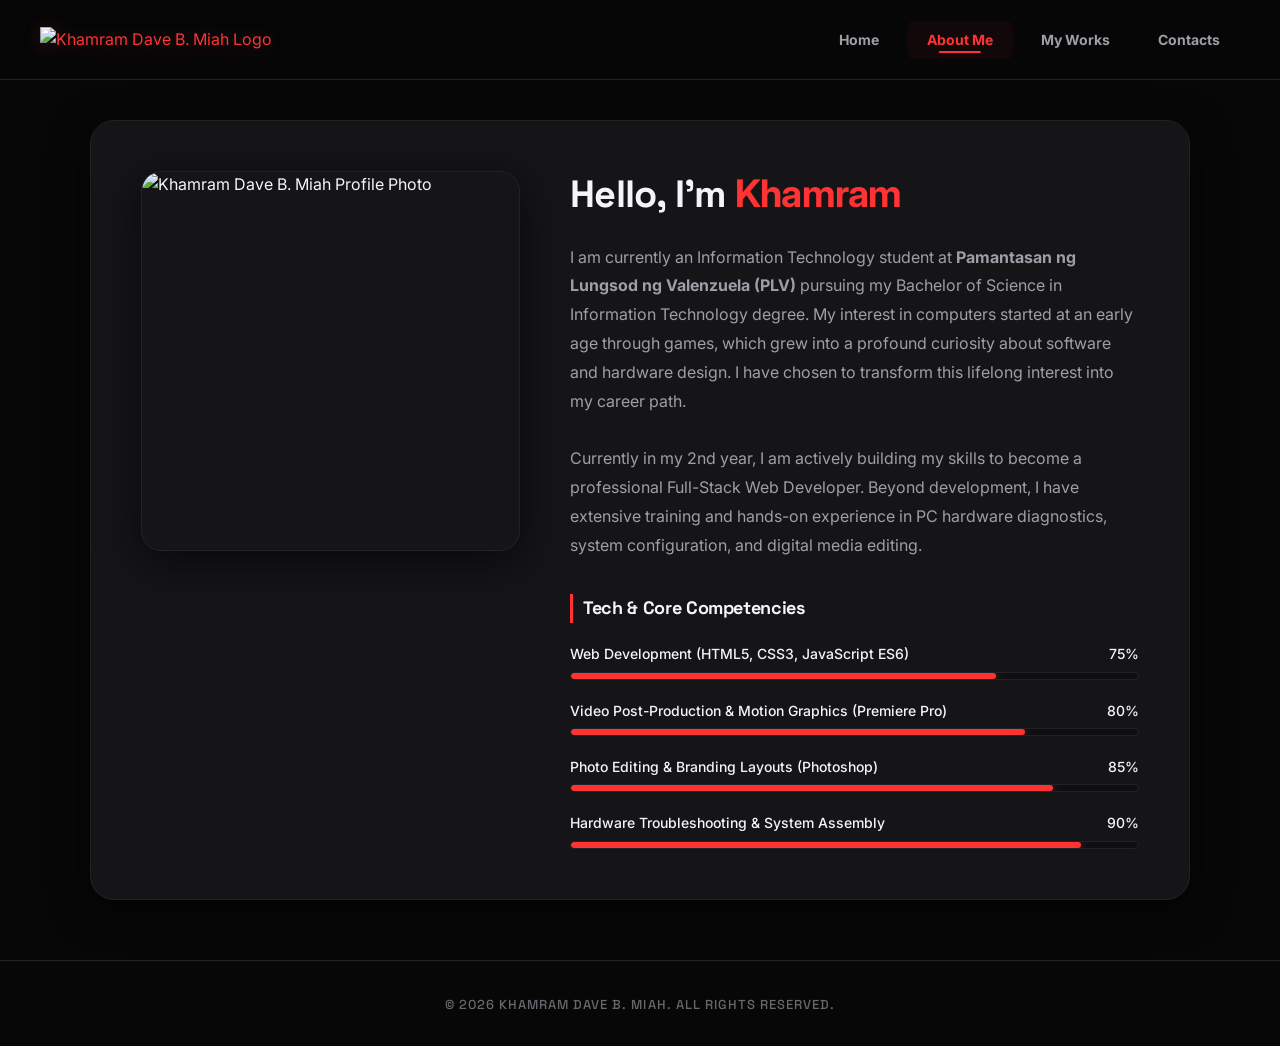
==== about_me.html @ 4546b1fa "Add files via upload" ====
<!DOCTYPE html>
<html lang="en">
    <head>
        <meta charset="utf-8">
        <meta name="viewport" content="width=device-width, initial-scale=1.0">
        <meta name="description" content="About Khamram Dave B. Miah - Student at Pamantasan ng Lungsod ng Valenzuela. Learn more about his skills and education background in IT.">
        <title>About Me | Khamram Dave B. Miah</title>
        <link rel="icon" type="image/x-icon" href="materials/logo.png">
        <link rel="stylesheet" href="style.css">
    </head>
    <body>
        <!-- Header / Navigation -->
        <header class="nav-bar">
            <div class="logo-container">
                <a href="index.html">
                    <img id="logo2" src="materials/logo.png" alt="Khamram Dave B. Miah Logo">
                </a>
            </div>
            <div class="button-container1"> 
                <a href="index.html">
                    <button class="button2" id="navHome"><b>Home</b></button>
                </a>
                <a href="about_me.html">
                    <button class="button2 active" id="navAbout"><b>About Me</b></button>
                </a>
                <a href="myWorks.html">
                    <button class="button2" id="navWorks"><b>My Works</b></button>
                </a>
                <a href="contacts.html">
                    <button class="button2" id="navContacts"><b>Contacts</b></button>
                </a>
            </div>
        </header>

        <!-- About Me Section -->
        <main class="card-about">
            <div class="card2">
                <div class="profile2">
                    <img src="materials/profile2.jpg" alt="Khamram Dave B. Miah Profile Photo">
                </div>
                
                <div class="about-details">
                    <h1 id="p2">Hello, I'm <span>Khamram</span></h1>
                    
                    <p id="p3">
                        I am currently an Information Technology student at <strong>Pamantasan ng Lungsod ng Valenzuela (PLV)</strong> pursuing my Bachelor of Science in Information Technology degree. 
                        My interest in computers started at an early age through games, which grew into a profound curiosity about software and hardware design. I have chosen to transform this lifelong interest into my career path.
                        <br><br>
                        Currently in my 2nd year, I am actively building my skills to become a professional Full-Stack Web Developer. Beyond development, I have extensive training and hands-on experience in PC hardware diagnostics, system configuration, and digital media editing.
                    </p>
                    
                    <div class="skills-section">
                        <h4>Tech & Core Competencies</h4>
                        
                        <div class="skill-bar-container">
                            <div class="skill-info">
                                <span>Web Development (HTML5, CSS3, JavaScript ES6)</span>
                                <span>75%</span>
                            </div>
                            <div class="skill-bar">
                                <div class="skill-progress" style="width: 0%;" data-progress="75%"></div>
                            </div>
                        </div>
                        
                        <div class="skill-bar-container">
                            <div class="skill-info">
                                <span>Video Post-Production & Motion Graphics (Premiere Pro)</span>
                                <span>80%</span>
                            </div>
                            <div class="skill-bar">
                                <div class="skill-progress" style="width: 0%;" data-progress="80%"></div>
                            </div>
                        </div>
                        
                        <div class="skill-bar-container">
                            <div class="skill-info">
                                <span>Photo Editing & Branding Layouts (Photoshop)</span>
                                <span>85%</span>
                            </div>
                            <div class="skill-bar">
                                <div class="skill-progress" style="width: 0%;" data-progress="85%"></div>
                            </div>
                        </div>

                        <div class="skill-bar-container">
                            <div class="skill-info">
                                <span>Hardware Troubleshooting & System Assembly</span>
                                <span>90%</span>
                            </div>
                            <div class="skill-bar">
                                <div class="skill-progress" style="width: 0%;" data-progress="90%"></div>
                            </div>
                        </div>
                    </div>
                </div>
            </div>
        </main>

        <!-- Footer -->
        <footer>
            <b>© 2026 KHAMRAM DAVE B. MIAH. ALL RIGHTS RESERVED.</b>
        </footer>
        <script src="script.js"></script>
    </body>
</html>
---- style.css ----
@import url('https://fonts.googleapis.com/css2?family=Inter:wght@300;400;500;600;700&family=Space+Grotesk:wght@400;500;600;700&display=swap');

:root {
    --bg-primary: #070708;
    --bg-secondary: #0f0f12;
    --bg-card: #151518;
    --accent: #ff3333;
    --accent-hover: #cc1111;
    --accent-glow: rgba(255, 51, 51, 0.15);
    --accent-glow-strong: rgba(255, 51, 51, 0.4);
    --text-primary: #f5f5f7;
    --text-secondary: #9e9ea7;
    --text-muted: #68686e;
    --border: #222226;
    --border-hover: #33333a;
    --shadow-main: 0 10px 40px rgba(0, 0, 0, 0.6);
    --font-heading: 'Space Grotesk', sans-serif;
    --font-body: 'Inter', sans-serif;
    --transition: all 0.4s cubic-bezier(0.16, 1, 0.3, 1);
}

/* Global Reset & Base Styling */
* {
    margin: 0;
    padding: 0;
    box-sizing: border-box;
    font-family: var(--font-body);
    transition: background-color 0.3s ease, border-color 0.3s ease, transform 0.3s cubic-bezier(0.16, 1, 0.3, 1), box-shadow 0.3s ease;
}

html {
    scroll-behavior: smooth;
    background-color: var(--bg-primary);
    color: var(--text-primary);
}

body {
    background-color: var(--bg-primary);
    min-height: 100vh;
    line-height: 1.6;
    display: flex;
    flex-direction: column;
}

/* Custom Scrollbar */
::-webkit-scrollbar {
    width: 8px;
    height: 8px;
}
::-webkit-scrollbar-track {
    background: var(--bg-primary);
}
::-webkit-scrollbar-thumb {
    background: #252528;
    border-radius: 4px;
}
::-webkit-scrollbar-thumb:hover {
    background: var(--accent);
}

/* Typography Extensions */
h1, h2, h3, h4, h5, h6 {
    font-family: var(--font-heading);
    font-weight: 700;
    color: var(--text-primary);
    letter-spacing: -0.02em;
}

p {
    color: var(--text-secondary);
    font-size: 15px;
    line-height: 1.7;
}

a {
    color: var(--accent);
    text-decoration: none;
    transition: var(--transition);
}

a:hover {
    color: var(--text-primary);
    text-shadow: 0 0 10px var(--accent-glow-strong);
}

/* Brand Logo Styling */
.logo-container {
    height: auto;
    display: flex;
    align-items: center;
}

#logo1, #logo2 {
    height: 40px;
    width: auto;
    object-fit: contain;
    filter: drop-shadow(0 2px 8px rgba(255, 51, 51, 0.2));
    transition: var(--transition);
}

#logo1:hover, #logo2:hover {
    transform: scale(1.05);
    filter: drop-shadow(0 4px 15px var(--accent-glow-strong));
}

/* Navigation Bar */
.nav-bar {
    position: fixed;
    top: 0;
    left: 0;
    width: 100%;
    height: 80px;
    background-color: rgba(7, 7, 8, 0.8);
    backdrop-filter: blur(16px);
    -webkit-backdrop-filter: blur(16px);
    display: flex;
    align-items: center;
    justify-content: space-between;
    padding: 0 40px;
    border-bottom: 1px solid var(--border);
    z-index: 1000;
}

.button-container1 {
    display: flex;
    gap: 8px;
    align-items: center;
}

.button2 {
    font-family: var(--font-heading);
    font-size: 14px;
    font-weight: 500;
    background-color: transparent;
    color: var(--text-secondary);
    padding: 10px 20px;
    border: none;
    border-radius: 8px;
    cursor: pointer;
    position: relative;
    transition: var(--transition);
}

.button2:hover, .button2.active {
    color: var(--accent);
    background-color: rgba(255, 51, 51, 0.05);
}

.button2::after {
    content: "";
    position: absolute;
    bottom: 6px;
    left: 50%;
    transform: translateX(-50%);
    width: 0;
    height: 2px;
    background-color: var(--accent);
    transition: var(--transition);
    border-radius: 2px;
}

.button2:hover::after, .button2.active::after {
    width: 40%;
}

/* Buttons Styling */
.button1 {
    font-family: var(--font-heading);
    font-size: 15px;
    font-weight: 600;
    background-color: var(--accent);
    color: #ffffff;
    padding: 12px 28px;
    border-radius: 8px;
    border: 1px solid transparent;
    cursor: pointer;
    box-shadow: 0 4px 15px var(--accent-glow);
    display: inline-flex;
    align-items: center;
    justify-content: center;
    gap: 8px;
    transition: var(--transition);
}

.button1:hover {
    background-color: var(--accent-hover);
    transform: translateY(-2px);
    box-shadow: 0 6px 20px rgba(255, 51, 51, 0.3);
}

.button1:active {
    transform: translateY(0);
}

/* Secondary Button Outline */
.button-ghost {
    background-color: transparent;
    color: var(--text-primary);
    border: 1px solid var(--border);
    box-shadow: none;
}

.button-ghost:hover {
    background-color: var(--bg-secondary);
    border-color: var(--accent);
    color: var(--accent);
    box-shadow: 0 4px 15px var(--accent-glow);
}

/* Homepage main layout: Hero split container */
.card-container {
    display: flex;
    justify-content: center;
    align-items: center;
    padding: 120px 40px 60px 40px;
    min-height: calc(100vh - 60px);
    width: 100%;
}

.card {
    width: 100%;
    max-width: 1100px;
    background-color: var(--bg-card);
    border: 1px solid var(--border);
    border-radius: 24px;
    box-shadow: var(--shadow-main);
    display: grid;
    grid-template-columns: 1.2fr 0.8fr;
    gap: 40px;
    padding: 50px;
    align-items: center;
    position: relative;
    overflow: hidden;
}

.card::before {
    content: '';
    position: absolute;
    top: -150px;
    right: -150px;
    width: 300px;
    height: 300px;
    background: radial-gradient(circle, var(--accent-glow-strong) 0%, transparent 70%);
    opacity: 0.3;
    pointer-events: none;
}

.card-intro-content {
    display: flex;
    flex-direction: column;
    gap: 20px;
}

.badge {
    background-color: rgba(255, 51, 51, 0.1);
    border: 1px solid rgba(255, 51, 51, 0.2);
    color: var(--accent);
    padding: 6px 14px;
    border-radius: 50px;
    font-size: 13px;
    font-weight: 600;
    align-self: flex-start;
    text-transform: uppercase;
    letter-spacing: 0.05em;
}

.card-intro-content h1 {
    font-size: clamp(32px, 5vw, 48px);
    line-height: 1.1;
}

.card-intro-content h1 span {
    color: var(--accent);
    position: relative;
}

.card-intro-content h2 {
    font-size: 20px;
    font-weight: 500;
    color: var(--text-secondary);
}

.profile {
    display: flex;
    justify-content: center;
    align-items: center;
}

.profile-frame {
    position: relative;
    width: 280px;
    height: 280px;
    border-radius: 20px;
    padding: 8px;
    background: linear-gradient(135deg, var(--border) 0%, var(--accent) 100%);
    box-shadow: 0 8px 30px rgba(0, 0, 0, 0.4);
}

.profile img {
    width: 100%;
    height: 100%;
    object-fit: cover;
    border-radius: 14px;
    background-color: var(--bg-secondary);
    display: block;
}

.button-container {
    display: flex;
    gap: 15px;
    margin-top: 10px;
    flex-wrap: wrap;
}

.text-card {
    background-color: var(--bg-secondary);
    border: 1px solid var(--border);
    border-radius: 16px;
    padding: 24px;
    margin-top: 10px;
}

.text-card p {
    font-size: 15px;
    color: var(--text-secondary);
}

.skills-preview {
    display: flex;
    gap: 8px;
    flex-wrap: wrap;
    margin-top: 10px;
}

.skill-tag {
    background-color: #1a1a1f;
    border: 1px solid var(--border);
    color: var(--text-secondary);
    padding: 5px 12px;
    border-radius: 6px;
    font-size: 12px;
    font-weight: 500;
}

.skill-tag:hover {
    border-color: var(--accent);
    color: var(--text-primary);
    background-color: rgba(255, 51, 51, 0.05);
}

/* About Me & Contacts page card system */
.card-about {
    display: flex;
    justify-content: center;
    align-items: center;
    padding: 120px 40px 60px 40px;
    width: 100%;
    flex-grow: 1;
}

.card2 {
    width: 100%;
    max-width: 1100px;
    background-color: var(--bg-card);
    border: 1px solid var(--border);
    border-radius: 24px;
    box-shadow: var(--shadow-main);
    padding: 50px;
    display: grid;
    grid-template-columns: 0.8fr 1.2fr;
    gap: 50px;
    align-items: flex-start;
}

.profile2, .profile3 {
    width: 100%;
    display: flex;
    justify-content: center;
}

.profile2 img, .profile3 img {
    width: 100%;
    max-width: 380px;
    height: 380px;
    object-fit: cover;
    border-radius: 20px;
    border: 1px solid var(--border);
    box-shadow: var(--shadow-main);
}

.about-details {
    display: flex;
    flex-direction: column;
    gap: 25px;
}

#p2 {
    font-size: 38px;
    font-weight: 700;
    line-height: 1.2;
}

#p2 span {
    color: var(--accent);
}

#p3 {
    font-size: 16px;
    line-height: 1.8;
    color: var(--text-secondary);
}

/* Skills list with bar meters */
.skills-section {
    display: flex;
    flex-direction: column;
    gap: 20px;
    margin-top: 10px;
}

.skills-section h4 {
    font-family: var(--font-heading);
    font-size: 18px;
    border-left: 3px solid var(--accent);
    padding-left: 10px;
}

.skill-bar-container {
    display: flex;
    flex-direction: column;
    gap: 6px;
}

.skill-info {
    display: flex;
    justify-content: space-between;
    font-size: 14px;
    font-weight: 500;
    color: var(--text-primary);
}

.skill-bar {
    width: 100%;
    height: 8px;
    background-color: var(--bg-secondary);
    border-radius: 4px;
    overflow: hidden;
    position: relative;
    border: 1px solid var(--border);
}

.skill-progress {
    height: 100%;
    background-color: var(--accent);
    border-radius: 4px;
    width: 0%; /* Will animate in */
    box-shadow: 0 0 10px rgba(255, 51, 51, 0.5);
    transition: width 1.5s cubic-bezier(0.16, 1, 0.3, 1);
}

/* Contacts layout */
.contact-details {
    display: flex;
    flex-direction: column;
    gap: 25px;
    width: 100%;
}

#h3contacts {
    font-size: 36px;
    margin-bottom: 10px;
    border-left: 4px solid var(--accent);
    padding-left: 15px;
}

.contacts-grid {
    display: grid;
    grid-template-columns: 1fr;
    gap: 16px;
    width: 100%;
}

.contact-card {
    background-color: var(--bg-secondary);
    border: 1px solid var(--border);
    border-radius: 12px;
    padding: 20px;
    display: flex;
    align-items: center;
    gap: 20px;
    cursor: pointer;
    transition: var(--transition);
}

.contact-card:hover {
    border-color: var(--accent);
    transform: translateY(-2px);
    box-shadow: 0 8px 24px rgba(255, 51, 51, 0.05);
}

.contact-icon {
    width: 48px;
    height: 48px;
    background-color: rgba(255, 51, 51, 0.1);
    border-radius: 10px;
    display: flex;
    align-items: center;
    justify-content: center;
    color: var(--accent);
    font-weight: bold;
    font-size: 18px;
}

.contact-info {
    display: flex;
    flex-direction: column;
    gap: 4px;
}

.contact-label {
    font-size: 12px;
    color: var(--text-muted);
    text-transform: uppercase;
    letter-spacing: 0.05em;
}

.contact-value {
    font-size: 16px;
    font-weight: 600;
    color: var(--text-primary);
}

/* Contacts Interactive Mock Form */
.contact-form-container {
    background-color: var(--bg-secondary);
    border: 1px solid var(--border);
    border-radius: 16px;
    padding: 30px;
    display: flex;
    flex-direction: column;
    gap: 20px;
}

.contact-form-container h4 {
    font-size: 20px;
    margin-bottom: 5px;
}

.form-group {
    display: flex;
    flex-direction: column;
    gap: 8px;
}

.form-group label {
    font-size: 13px;
    font-weight: 500;
    color: var(--text-secondary);
}

.form-control {
    background-color: var(--bg-primary);
    border: 1px solid var(--border);
    border-radius: 8px;
    padding: 12px 16px;
    color: var(--text-primary);
    font-size: 14px;
    width: 100%;
    outline: none;
    transition: var(--transition);
}

.form-control:focus {
    border-color: var(--accent);
    box-shadow: 0 0 0 3px rgba(255, 51, 51, 0.15);
}

textarea.form-control {
    resize: vertical;
    min-height: 120px;
}

/* Works / Portfolio grid page layout */
.portfolio-header {
    text-align: center;
    padding: 120px 20px 20px 20px;
    max-width: 800px;
    margin: 0 auto;
}

.portfolio-header h1 {
    font-size: 42px;
    margin-bottom: 12px;
}

.portfolio-header h1 span {
    color: var(--accent);
}

/* Filtering Toolbar */
.filter-toolbar {
    display: flex;
    justify-content: center;
    gap: 10px;
    margin: 30px auto;
    flex-wrap: wrap;
    max-width: 800px;
    padding: 0 20px;
}

.filter-btn {
    font-family: var(--font-heading);
    font-size: 14px;
    font-weight: 600;
    background-color: var(--bg-card);
    border: 1px solid var(--border);
    color: var(--text-secondary);
    padding: 8px 18px;
    border-radius: 8px;
    cursor: pointer;
    transition: var(--transition);
}

.filter-btn:hover, .filter-btn.active {
    color: var(--text-primary);
    border-color: var(--accent);
    background-color: rgba(255, 51, 51, 0.05);
}

.container {
    max-width: 1200px;
    margin: 0 auto;
    padding: 0 40px 80px 40px;
    display: grid;
    grid-template-columns: repeat(auto-fill, minmax(340px, 1fr));
    gap: 30px;
}

/* Portfolio Card Design */
.item {
    background-color: var(--bg-card);
    border: 1px solid var(--border);
    border-radius: 20px;
    overflow: hidden;
    display: flex;
    flex-direction: column;
    height: 100%;
    position: relative;
}

.item:hover {
    border-color: var(--accent);
    transform: translateY(-5px);
    box-shadow: var(--shadow-main);
}

.item-header {
    padding: 20px 24px;
    border-bottom: 1px solid var(--border);
    display: flex;
    justify-content: space-between;
    align-items: center;
}

.item-header h3 {
    font-size: 18px;
    margin: 0;
    overflow: hidden;
    text-overflow: ellipsis;
    white-space: nowrap;
}

.item-category {
    font-size: 11px;
    font-weight: 600;
    text-transform: uppercase;
    color: var(--accent);
    letter-spacing: 0.05em;
    background: rgba(255, 51, 51, 0.08);
    padding: 4px 10px;
    border-radius: 4px;
    border: 1px solid rgba(255, 51, 51, 0.15);
}

.media-container {
    position: relative;
    width: 100%;
    aspect-ratio: 16/10;
    background-color: var(--bg-primary);
    overflow: hidden;
}

.media-container img, .media-container video {
    width: 100%;
    height: 100%;
    object-fit: cover;
    display: block;
    cursor: pointer;
    transition: transform 0.5s ease;
}

.media-container:hover img, .media-container:hover video {
    transform: scale(1.05);
}

.item-body {
    padding: 20px 24px;
    display: flex;
    flex-direction: column;
    gap: 12px;
    flex-grow: 1;
}

.item-body p {
    font-size: 14px;
    color: var(--text-secondary);
    display: -webkit-box;
    -webkit-line-clamp: 3;
    -webkit-box-orient: vertical;
    overflow: hidden;
    text-overflow: ellipsis;
    margin: 0;
}

.item-tags {
    display: flex;
    gap: 6px;
    flex-wrap: wrap;
    margin-top: auto;
}

.item-tag {
    font-size: 11px;
    background-color: var(--bg-secondary);
    border: 1px solid var(--border);
    color: var(--text-muted);
    padding: 3px 8px;
    border-radius: 4px;
}

/* Play Indicator Overlay for Videos */
.video-wrapper {
    position: relative;
    width: 100%;
    height: 100%;
}

.video-play-hint {
    position: absolute;
    top: 15px;
    right: 15px;
    background: rgba(0, 0, 0, 0.7);
    border: 1px solid rgba(255, 255, 255, 0.1);
    color: var(--accent);
    font-size: 11px;
    font-weight: bold;
    padding: 4px 8px;
    border-radius: 4px;
    pointer-events: none;
    z-index: 5;
    text-transform: uppercase;
}

/* Demo Reels layout (Theater-like View) */
.demo-header {
    text-align: center;
    padding: 120px 20px 20px 20px;
    max-width: 800px;
    margin: 0 auto;
}

.demo-header h1 {
    font-size: 42px;
    margin-bottom: 12px;
}

.demo-header h1 span {
    color: var(--accent);
}

.demo-container {
    max-width: 1100px;
    width: 90%;
    aspect-ratio: 16/9;
    margin: 30px auto 60px auto;
    background-color: var(--bg-card);
    border: 1px solid var(--border);
    border-radius: 20px;
    overflow: hidden;
    box-shadow: 0 20px 50px rgba(0, 0, 0, 0.8), 0 0 40px rgba(255, 51, 51, 0.05);
    display: flex;
    justify-content: center;
    align-items: center;
}

.demo-container video {
    width: 100%;
    height: 100%;
    object-fit: contain;
}

/* Fullscreen overlay lightbox for zoomed images */
.fullscreen-overlay {
    position: fixed;
    top: 0;
    left: 0;
    width: 100%;
    height: 100%;
    background-color: rgba(5, 5, 6, 0.95);
    backdrop-filter: blur(20px);
    display: none;
    justify-content: center;
    align-items: center;
    z-index: 9999;
}

.fullscreen-overlay.active {
    display: flex;
}

.fullscreen-image {
    max-width: 85%;
    max-height: 85vh;
    object-fit: contain;
    border-radius: 12px;
    box-shadow: 0 10px 50px rgba(0, 0, 0, 0.8), 0 0 30px rgba(255, 51, 51, 0.1);
    border: 1px solid var(--border);
}

.close-button {
    position: absolute;
    top: 30px;
    right: 30px;
    background: rgba(255, 255, 255, 0.05);
    border: 1px solid rgba(255, 255, 255, 0.1);
    color: var(--text-primary);
    width: 50px;
    height: 50px;
    border-radius: 50%;
    font-size: 28px;
    cursor: pointer;
    display: flex;
    align-items: center;
    justify-content: center;
    transition: var(--transition);
}

.close-button:hover {
    background-color: var(--accent);
    color: white;
    transform: rotate(90deg);
}

/* Footer Section */
footer {
    border-top: 1px solid var(--border);
    padding: 30px 40px;
    text-align: center;
    background-color: var(--bg-primary);
    width: 100%;
    margin-top: auto;
}

footer b {
    font-family: var(--font-heading);
    font-size: 13px;
    letter-spacing: 0.08em;
    font-weight: 500;
    color: var(--text-muted);
}

/* Responsive Grid and Breakpoints */

/* Tablets and small desktops */
@media (max-width: 1024px) {
    .nav-bar {
        padding: 0 24px;
    }
    
    .card-container {
        padding: 100px 24px 40px 24px;
    }

    .card {
        grid-template-columns: 1fr;
        gap: 30px;
        padding: 40px;
    }

    .profile {
        order: -1;
    }

    .card2 {
        grid-template-columns: 1fr;
        gap: 30px;
        padding: 40px;
    }

    .profile2 img, .profile3 img {
        height: auto;
        aspect-ratio: 1/1;
        max-width: 320px;
    }
    
    .container {
        padding: 0 24px 60px 24px;
        grid-template-columns: repeat(auto-fill, minmax(280px, 1fr));
    }
}

/* Mobile Devices */
@media (max-width: 768px) {
    .nav-bar {
        height: auto;
        min-height: 80px;
        flex-direction: column;
        justify-content: center;
        gap: 15px;
        padding: 15px 20px;
        position: relative; /* flow layout for nav on small screens */
    }

    .card-container {
        padding: 30px 16px 40px 16px;
        min-height: auto;
    }

    .card {
        padding: 24px;
        border-radius: 16px;
    }

    .card-intro-content {
        text-align: center;
        align-items: center;
    }

    .badge {
        align-self: center;
    }

    .profile-frame {
        width: 220px;
        height: 220px;
    }

    .button-container {
        justify-content: center;
        width: 100%;
    }

    .button1 {
        width: 100%;
        padding: 12px 20px;
    }

    /* About & Contacts Mobile */
    .card-about {
        padding: 30px 16px 40px 16px;
    }

    .card2 {
        padding: 24px;
        border-radius: 16px;
        gap: 25px;
    }

    #p2 {
        font-size: 28px;
        text-align: center;
    }

    #p3 {
        text-align: justify;
    }

    .profile2 img, .profile3 img {
        max-width: 240px;
    }

    #h3contacts {
        font-size: 28px;
        text-align: center;
    }

    /* Works page filter scroll */
    .filter-toolbar {
        justify-content: flex-start;
        overflow-x: auto;
        white-space: nowrap;
        padding: 10px 20px;
        gap: 8px;
        -webkit-overflow-scrolling: touch;
    }
    
    .filter-toolbar::-webkit-scrollbar {
        display: none; /* Hide scrollbar for toolbar */
    }

    .filter-btn {
        padding: 6px 14px;
        font-size: 13px;
    }

    .container {
        padding: 0 16px 40px 16px;
        gap: 20px;
        grid-template-columns: 1fr;
    }

    .demo-container {
        width: 100%;
        border-radius: 12px;
        margin-bottom: 40px;
    }

    footer {
        padding: 20px;
    }

    .close-button {
        top: 20px;
        right: 20px;
        width: 40px;
        height: 40px;
        font-size: 22px;
    }
}
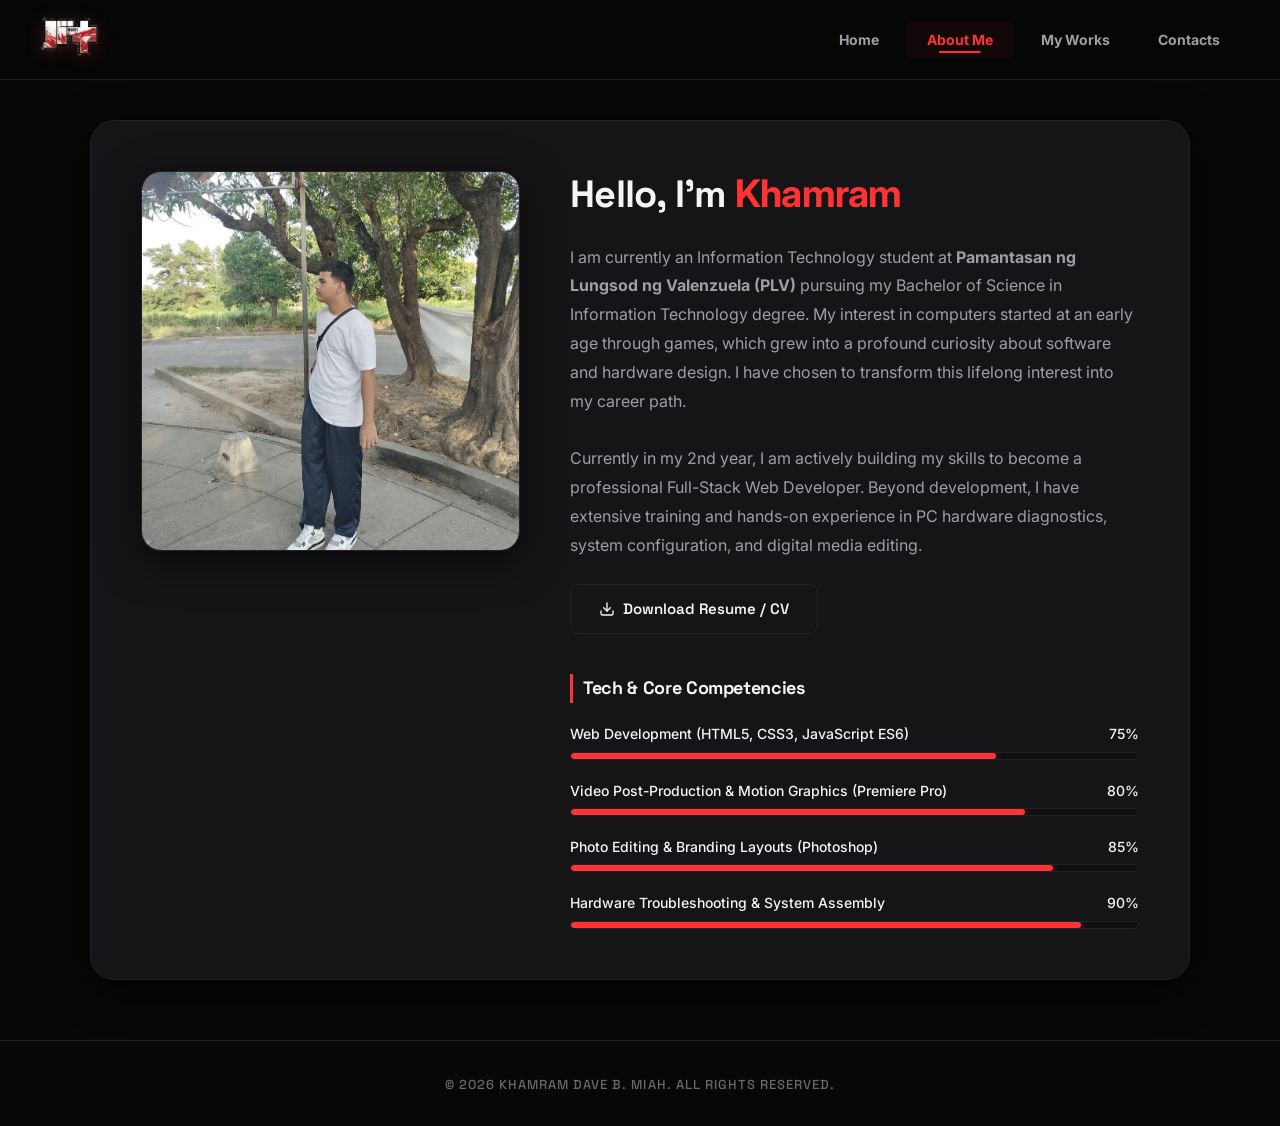
==== commit f656ad10: "style: optimize drawer menu active state, disable mobile sticky hover, add download resume button" ====
--- a/about_me.html
+++ b/about_me.html
@@ -48,6 +48,11 @@
                         <br><br>
                         Currently in my 2nd year, I am actively building my skills to become a professional Full-Stack Web Developer. Beyond development, I have extensive training and hands-on experience in PC hardware diagnostics, system configuration, and digital media editing.
                     </p>
+                    
+                    <a href="materials/Miah_MoodBoard23.pdf" target="_blank" download class="button1 button-ghost btn-resume" style="align-self: flex-start; display: inline-flex; align-items: center; gap: 8px; text-decoration: none; margin-bottom: 5px;">
+                        <svg width="16" height="16" viewBox="0 0 24 24" fill="none" stroke="currentColor" stroke-width="2" stroke-linecap="round" stroke-linejoin="round" style="flex-shrink:0;"><path d="M21 15v4a2 2 0 0 1-2 2H5a2 2 0 0 1-2-2v-4"/><polyline points="7 10 12 15 17 10"/><line x1="12" y1="15" x2="12" y2="3"/></svg>
+                        Download Resume / CV
+                    </a>
                     
                     <div class="skills-section">
                         <h4>Tech & Core Competencies</h4>
--- a/style.css
+++ b/style.css
@@ -871,6 +871,32 @@
 
 /* Responsive Grid and Breakpoints */
 
+/* Global Mobile Navigation Controls */
+.hamburger-menu {
+    display: none;
+    flex-direction: column;
+    justify-content: space-between;
+    width: 24px;
+    height: 18px;
+    background: transparent;
+    border: none;
+    cursor: pointer;
+    padding: 0;
+    z-index: 1001;
+}
+
+.hamburger-menu span {
+    width: 100%;
+    height: 2px;
+    background-color: var(--text-primary);
+    border-radius: 2px;
+    transition: all 0.3s cubic-bezier(0.16, 1, 0.3, 1);
+}
+
+body.nav-menu-open {
+    overflow: hidden;
+}
+
 /* Tablets and small desktops */
 @media (max-width: 1024px) {
     .nav-bar {
@@ -878,7 +904,7 @@
     }
     
     .card-container {
-        padding: 100px 24px 40px 24px;
+        padding: 120px 24px 40px 24px;
     }
 
     .card {
@@ -912,28 +938,120 @@
 /* Mobile Devices */
 @media (max-width: 768px) {
     .nav-bar {
-        height: auto;
-        min-height: 80px;
+        height: 70px;
+        padding: 0 20px;
+        position: fixed;
+        top: 0;
+        left: 0;
+        width: 100%;
+    }
+
+    #logo1, #logo2 {
+        height: 32px;
+    }
+
+    .hamburger-menu {
+        display: flex;
+    }
+
+    /* Morphing Hamburger animation */
+    .hamburger-menu.active span:nth-child(1) {
+        transform: translateY(8px) rotate(45deg);
+        background-color: var(--accent);
+    }
+
+    .hamburger-menu.active span:nth-child(2) {
+        opacity: 0;
+        transform: translateX(-10px);
+    }
+
+    .hamburger-menu.active span:nth-child(3) {
+        transform: translateY(-8px) rotate(-45deg);
+        background-color: var(--accent);
+    }
+
+    /* Vertical Glassmorphic Side Drawer */
+    .button-container1 {
+        position: fixed;
+        top: 0;
+        right: 0;
+        width: 280px;
+        height: 100vh;
+        background-color: rgba(11, 11, 14, 0.98);
+        backdrop-filter: blur(24px);
+        -webkit-backdrop-filter: blur(24px);
+        border-left: 1px solid var(--border);
+        display: flex;
         flex-direction: column;
         justify-content: center;
+        align-items: flex-start;
         gap: 15px;
-        padding: 15px 20px;
-        position: relative; /* flow layout for nav on small screens */
-    }
-
+        padding: 40px;
+        transform: translateX(100%);
+        transition: transform 0.4s cubic-bezier(0.16, 1, 0.3, 1);
+        z-index: 1000;
+    }
+
+    .button-container1.active {
+        transform: translateX(0);
+        box-shadow: -10px 0 40px rgba(0, 0, 0, 0.8), 0 0 30px rgba(255, 51, 51, 0.05);
+    }
+
+    .button-container1 a {
+        width: 100%;
+        text-align: left;
+        opacity: 0;
+        transform: translateY(15px);
+        transition: opacity 0.4s ease, transform 0.4s cubic-bezier(0.16, 1, 0.3, 1);
+    }
+
+    .button-container1.active a {
+        opacity: 1;
+        transform: translateY(0);
+    }
+
+    /* Staggered Navigation Entry Transitions */
+    .button-container1.active a:nth-child(1) { transition-delay: 0.08s; }
+    .button-container1.active a:nth-child(2) { transition-delay: 0.16s; }
+    .button-container1.active a:nth-child(3) { transition-delay: 0.24s; }
+    .button-container1.active a:nth-child(4) { transition-delay: 0.32s; }
+
+    .button2 {
+        width: 100%;
+        font-size: 16px;
+        padding: 12px 20px;
+        display: block;
+        border-radius: 8px;
+        text-align: left;
+    }
+
+    .button2.active {
+        color: var(--accent);
+        background-color: rgba(255, 51, 51, 0.08);
+        border-left: 3px solid var(--accent);
+        border-radius: 0 8px 8px 0;
+    }
+
+    .button2::after {
+        display: none; /* Hide bottom line effect on mobile list */
+    }
+
+    /* Layout scaling for hero and content */
     .card-container {
-        padding: 30px 16px 40px 16px;
+        padding: 100px 20px 40px 20px;
         min-height: auto;
     }
 
     .card {
-        padding: 24px;
+        padding: 30px 24px;
         border-radius: 16px;
+        gap: 30px;
     }
 
     .card-intro-content {
         text-align: center;
         align-items: center;
+        gap: 16px;
     }
 
     .badge {
@@ -941,72 +1059,113 @@
     }
 
     .profile-frame {
-        width: 220px;
-        height: 220px;
+        width: 200px;
+        height: 200px;
+        border-radius: 16px;
     }
 
     .button-container {
         justify-content: center;
         width: 100%;
+        gap: 12px;
     }
 
     .button1 {
         width: 100%;
-        padding: 12px 20px;
-    }
-
-    /* About & Contacts Mobile */
+        padding: 12px 24px;
+    }
+
+    /* About & Contacts Mobile adjustments */
     .card-about {
-        padding: 30px 16px 40px 16px;
+        padding: 100px 20px 40px 20px;
     }
 
     .card2 {
-        padding: 24px;
+        padding: 30px 24px;
         border-radius: 16px;
         gap: 25px;
     }
 
     #p2 {
-        font-size: 28px;
+        font-size: 30px;
         text-align: center;
     }
 
     #p3 {
-        text-align: justify;
+        text-align: left;
+        font-size: 15px;
+    }
+
+    .btn-resume {
+        align-self: center !important;
     }
 
     .profile2 img, .profile3 img {
-        max-width: 240px;
+        max-width: 260px;
+        height: 260px;
     }
 
     #h3contacts {
-        font-size: 28px;
+        font-size: 30px;
         text-align: center;
-    }
-
-    /* Works page filter scroll */
+        padding-left: 0;
+        border-left: none;
+    }
+
+    /* Form controls: 16px minimum prevents iOS viewport zoom on focus */
+    .form-control {
+        font-size: 16px;
+        padding: 12px 14px;
+    }
+
+    /* Works page styling */
+    .portfolio-header, .demo-header {
+        padding: 100px 20px 20px 20px;
+    }
+
+    .portfolio-header h1, .demo-header h1 {
+        font-size: 34px;
+    }
+
     .filter-toolbar {
         justify-content: flex-start;
         overflow-x: auto;
         white-space: nowrap;
         padding: 10px 20px;
+        margin: 20px auto;
         gap: 8px;
         -webkit-overflow-scrolling: touch;
     }
     
     .filter-toolbar::-webkit-scrollbar {
-        display: none; /* Hide scrollbar for toolbar */
+        display: none;
     }
 
     .filter-btn {
-        padding: 6px 14px;
+        padding: 8px 16px;
         font-size: 13px;
+        border-radius: 50px;
+    }
+
+    /* Mobile hover overrides to prevent sticky tap states */
+    .item:hover {
+        transform: none !important;
+        box-shadow: var(--shadow-main) !important;
+    }
+
+    .contact-card:hover {
+        transform: none !important;
+        box-shadow: none !important;
+    }
+
+    .button1:hover {
+        transform: none !important;
     }
 
     .container {
-        padding: 0 16px 40px 16px;
-        gap: 20px;
-        grid-template-columns: 1fr;
+        padding: 0 20px 40px 20px;
+        gap: 24px;
+        grid-template-columns: repeat(auto-fill, minmax(280px, 1fr));
     }
 
     .demo-container {
@@ -1016,14 +1175,116 @@
     }
 
     footer {
-        padding: 20px;
+        padding: 24px;
     }
 
     .close-button {
         top: 20px;
         right: 20px;
+        width: 44px;
+        height: 44px;
+        font-size: 24px;
+    }
+}
+
+/* Compact Mobile Devices (Phones under 480px) */
+@media (max-width: 480px) {
+    .card-container {
+        padding: 90px 12px 30px 12px;
+    }
+
+    .card {
+        padding: 24px 16px;
+        gap: 20px;
+    }
+
+    .profile-frame {
+        width: 180px;
+        height: 180px;
+    }
+
+    .button-container {
+        gap: 10px;
+    }
+
+    .button1 {
+        font-size: 14px;
+        padding: 10px 20px;
+    }
+
+    .text-card {
+        padding: 16px;
+    }
+
+    /* About & Contacts Page */
+    .card-about {
+        padding: 90px 12px 30px 12px;
+    }
+
+    .card2 {
+        padding: 24px 16px;
+        gap: 20px;
+    }
+
+    #p2 {
+        font-size: 26px;
+    }
+
+    #p3 {
+        font-size: 14px;
+        line-height: 1.6;
+    }
+
+    .profile2 img, .profile3 img {
+        max-width: 200px;
+        height: 200px;
+        border-radius: 12px;
+    }
+
+    .skill-info {
+        font-size: 13px;
+    }
+
+    .skills-section h4 {
+        font-size: 16px;
+    }
+
+    /* Contacts specific styles */
+    #h3contacts {
+        font-size: 26px;
+    }
+
+    .contact-card {
+        padding: 14px;
+        gap: 12px;
+    }
+
+    .contact-icon {
         width: 40px;
         height: 40px;
-        font-size: 22px;
+        font-size: 15px;
+    }
+
+    .contact-value {
+        font-size: 14px;
+    }
+
+    .contact-form-container {
+        padding: 20px 16px;
+    }
+
+    /* Works specific styles */
+    .portfolio-header, .demo-header {
+        padding: 90px 12px 20px 12px;
+    }
+
+    .portfolio-header h1, .demo-header h1 {
+        font-size: 28px;
+    }
+
+    .container {
+        grid-template-columns: 1fr;
+        padding: 0 12px 30px 12px;
+        gap: 20px;
     }
 }
